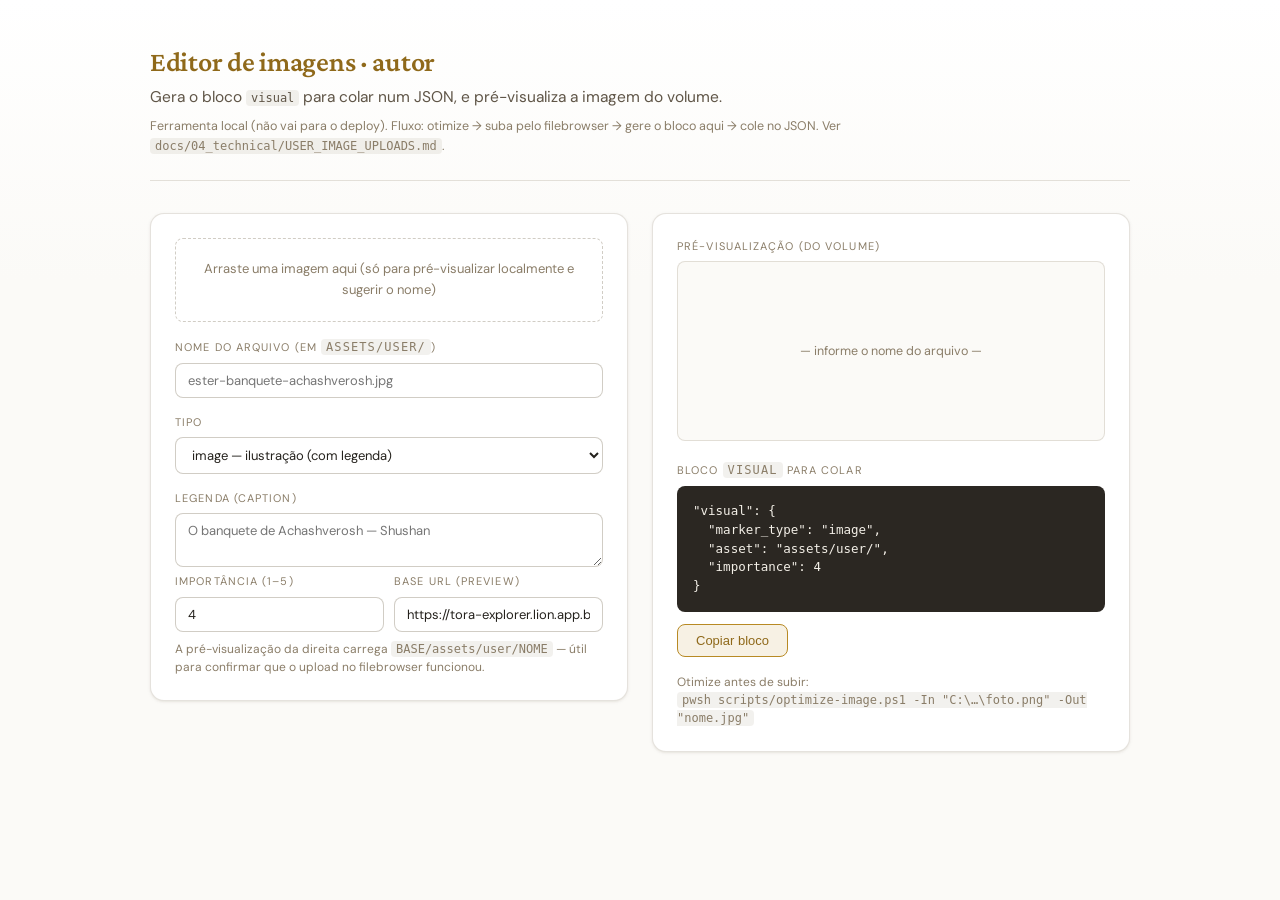
==== editor.html @ 4df76e5f "BH - feat: Implement user image upload functionality with CapRover integration; add editor for image" ====
<!DOCTYPE html>
<html lang="pt-BR">
<head>
<meta charset="UTF-8">
<meta name="viewport" content="width=device-width, initial-scale=1.0">
<title>Torá Explorer — Editor de imagens (autor)</title>
<link href="https://fonts.googleapis.com/css2?family=Crimson+Pro:wght@400;600&family=DM+Sans:wght@300;400;500&display=swap" rel="stylesheet">
<style>
  :root{
    --bg:#fbfaf7; --surface:#fff; --gold:#b88a24; --gold2:#8f691a;
    --text:#24211c; --text2:#5f5547; --text3:#8a7d68;
    --border:rgba(92,76,47,0.16); --border2:rgba(92,76,47,0.28);
    --green2:#2f754f; --red:#c0492f; --r:8px;
  }
  *{box-sizing:border-box;margin:0;padding:0}
  body{background:linear-gradient(180deg,#fff 0%,var(--bg) 280px);color:var(--text);
    font-family:'DM Sans',sans-serif;font-size:14px;line-height:1.6;min-height:100vh;padding:2.5rem 2rem}
  .wrap{max-width:980px;margin:0 auto}
  h1{font-family:'Crimson Pro',serif;font-size:28px;color:var(--gold2);font-weight:600;letter-spacing:-.01em}
  .sub{color:var(--text2);font-size:15.5px;margin-bottom:.4rem}
  .note{color:var(--text3);font-size:12.5px;border-bottom:1px solid var(--border);padding-bottom:1.5rem;margin-bottom:2rem}
  .grid{display:grid;grid-template-columns:1fr 1fr;gap:1.5rem;align-items:start}
  @media(max-width:760px){.grid{grid-template-columns:1fr}}
  .card{background:var(--surface);border:1px solid var(--border);border-radius:14px;padding:1.5rem;
    box-shadow:0 1px 2px rgba(60,48,24,.06),0 1px 4px rgba(60,48,24,.05)}
  label{display:block;font-size:11px;letter-spacing:.1em;text-transform:uppercase;color:var(--text3);margin:1rem 0 .35rem}
  label:first-child{margin-top:0}
  input,select,textarea{width:100%;background:var(--surface);color:var(--text);border:1px solid var(--border2);
    border-radius:var(--r);padding:8px 12px;font-size:13px;font-family:inherit}
  textarea{resize:vertical;min-height:54px}
  .row{display:flex;gap:10px}.row>*{flex:1}
  .drop{border:1.5px dashed var(--border2);border-radius:var(--r);padding:1.25rem;text-align:center;
    color:var(--text3);font-size:13px;cursor:pointer;transition:all .15s;margin-bottom:.5rem}
  .drop:hover,.drop.over{border-color:var(--gold);color:var(--gold2);background:rgba(184,138,36,.05)}
  .preview{border:1px solid var(--border);border-radius:var(--r);overflow:hidden;background:var(--bg);
    min-height:180px;display:flex;align-items:center;justify-content:center;color:var(--text3);font-size:12.5px;text-align:center;padding:1rem}
  .preview img{max-width:100%;max-height:340px;display:block}
  figure{margin-top:1rem}
  figcaption{font-size:12.5px;color:var(--text2);margin-top:.4rem;font-style:italic}
  pre{background:#2b2722;color:#f3efe7;border-radius:var(--r);padding:1rem;font-size:12.5px;
    overflow:auto;line-height:1.5;font-family:ui-monospace,Menlo,Consolas,monospace}
  .btn{margin-top:.75rem;padding:8px 18px;background:rgba(184,138,36,.12);border:1px solid var(--gold);
    border-radius:var(--r);color:var(--gold2);font-size:13px;cursor:pointer;transition:all .15s}
  .btn:hover{background:rgba(184,138,36,.2)}
  .ok{color:var(--green2)}.err{color:var(--red)}
  .hint{font-size:12px;color:var(--text3);margin-top:.5rem;line-height:1.5}
  code{background:rgba(92,76,47,.08);padding:1px 5px;border-radius:4px;font-size:12px}
</style>
</head>
<body>
<div class="wrap">
  <h1>Editor de imagens · autor</h1>
  <div class="sub">Gera o bloco <code>visual</code> para colar num JSON, e pré-visualiza a imagem do volume.</div>
  <div class="note">Ferramenta local (não vai para o deploy). Fluxo: otimize → suba pelo filebrowser → gere o bloco aqui → cole no JSON.
    Ver <code>docs/04_technical/USER_IMAGE_UPLOADS.md</code>.</div>

  <div class="grid">
    <!-- FORM -->
    <div class="card">
      <div class="drop" id="drop">Arraste uma imagem aqui (só para pré-visualizar localmente e sugerir o nome)</div>
      <div class="hint" id="localHint"></div>

      <label>Nome do arquivo (em <code>assets/user/</code>)</label>
      <input id="file" placeholder="ester-banquete-achashverosh.jpg" autocomplete="off">

      <label>Tipo</label>
      <select id="mtype">
        <option value="image">image — ilustração (com legenda)</option>
        <option value="icon">icon — ícone (mask colorido pelo tema)</option>
      </select>

      <label>Legenda (caption)</label>
      <textarea id="caption" placeholder="O banquete de Achashverosh — Shushan"></textarea>

      <div class="row">
        <div>
          <label>Importância (1–5)</label>
          <input id="importance" type="number" min="1" max="5" value="4">
        </div>
        <div>
          <label>Base URL (preview)</label>
          <input id="base" placeholder="https://tora-explorer.lion.app.br">
        </div>
      </div>
      <div class="hint">A pré-visualização da direita carrega <code>BASE/assets/user/NOME</code> — útil para confirmar que o upload no filebrowser funcionou.</div>
    </div>

    <!-- PREVIEW + OUTPUT -->
    <div class="card">
      <label>Pré-visualização (do volume)</label>
      <div class="preview" id="preview">— informe o nome do arquivo —</div>

      <label style="margin-top:1.25rem">Bloco <code>visual</code> para colar</label>
      <pre id="out">{ }</pre>
      <button class="btn" id="copy">Copiar bloco</button>
      <span id="copied" class="hint"></span>

      <div class="hint" style="margin-top:1rem">
        Otimize antes de subir:<br>
        <code>pwsh scripts/optimize-image.ps1 -In "C:\…\foto.png" -Out "nome.jpg"</code>
      </div>
    </div>
  </div>
</div>

<script>
const $ = id => document.getElementById(id);
const els = ['file','mtype','caption','importance','base'].map($);
const baseEl = $('base');
baseEl.value = localStorage.getItem('editor-base') || 'https://tora-explorer.lion.app.br';

function slugify(s){
  return s.normalize('NFD').replace(/[̀-ͯ]/g,'')
    .toLowerCase().replace(/\.[^.]+$/,'')
    .replace(/[^a-z0-9]+/g,'-').replace(/^-+|-+$/g,'');
}

function render(){
  const file = $('file').value.trim();
  const mtype = $('mtype').value;
  const caption = $('caption').value.trim();
  const imp = parseInt($('importance').value) || 4;
  const base = baseEl.value.trim().replace(/\/$/,'');
  localStorage.setItem('editor-base', base);

  // JSON block
  const obj = { marker_type: mtype, asset: file ? `assets/user/${file}` : 'assets/user/' };
  if (caption) obj.caption = caption;
  obj.importance = Math.min(5, Math.max(1, imp));
  const lines = ['"visual": {'];
  const entries = Object.entries(obj);
  entries.forEach(([k,v],i)=>{
    const val = typeof v === 'number' ? v : `"${String(v).replace(/"/g,'\\"')}"`;
    lines.push(`  "${k}": ${val}${i<entries.length-1?',':''}`);
  });
  lines.push('}');
  $('out').textContent = lines.join('\n');

  // preview from volume
  const pv = $('preview');
  if (!file) { pv.innerHTML = '— informe o nome do arquivo —'; return; }
  const url = `${base}/assets/user/${encodeURIComponent(file)}`;
  pv.innerHTML = '';
  const img = new Image();
  img.onload = ()=>{ pv.innerHTML=''; const f=document.createElement('figure');
    f.appendChild(img); if(caption){const c=document.createElement('figcaption');c.textContent=caption;f.appendChild(c);} pv.appendChild(f); };
  img.onerror = ()=>{ pv.innerHTML = `<span class="err">não encontrada em<br>${url}<br><br>(suba pelo filebrowser primeiro)</span>`; };
  img.src = url;
}

els.forEach(e=>{ e.addEventListener('input',render); e.addEventListener('change',render); });

// drag/drop — preview LOCAL apenas + sugere nome (não faz upload)
const drop = $('drop');
['dragover','dragenter'].forEach(ev=>drop.addEventListener(ev,e=>{e.preventDefault();drop.classList.add('over');}));
['dragleave','drop'].forEach(ev=>drop.addEventListener(ev,e=>{e.preventDefault();drop.classList.remove('over');}));
drop.addEventListener('click',()=>{ const i=document.createElement('input');i.type='file';i.accept='image/*';
  i.onchange=()=>i.files[0]&&handleLocal(i.files[0]); i.click(); });
drop.addEventListener('drop',e=>{ const f=e.dataTransfer.files[0]; if(f) handleLocal(f); });

function handleLocal(f){
  const suggested = slugify(f.name)+'.jpg';
  if(!$('file').value.trim()) $('file').value = suggested;
  const objUrl = URL.createObjectURL(f);
  const kb = Math.round(f.size/1024);
  $('localHint').innerHTML = `Local: <b>${f.name}</b> (${kb} KB) → nome sugerido <code>${suggested}</code>.
    ${kb>500?'<span class="err">⚠ otimize antes de subir</span>':'<span class="ok">tamanho ok</span>'}`;
  const pv=$('preview'); pv.innerHTML='';
  const img=new Image(); img.onload=()=>{const f2=document.createElement('figure');f2.appendChild(img);
    const c=document.createElement('figcaption');c.textContent='(pré-visualização local — ainda não enviada)';f2.appendChild(c);pv.appendChild(f2);};
  img.src=objUrl;
  render();
}

$('copy').addEventListener('click',()=>{
  navigator.clipboard.writeText($('out').textContent).then(()=>{
    $('copied').textContent='copiado ✓'; $('copied').className='hint ok';
    setTimeout(()=>$('copied').textContent='',1800);
  });
});

render();
</script>
</body>
</html>
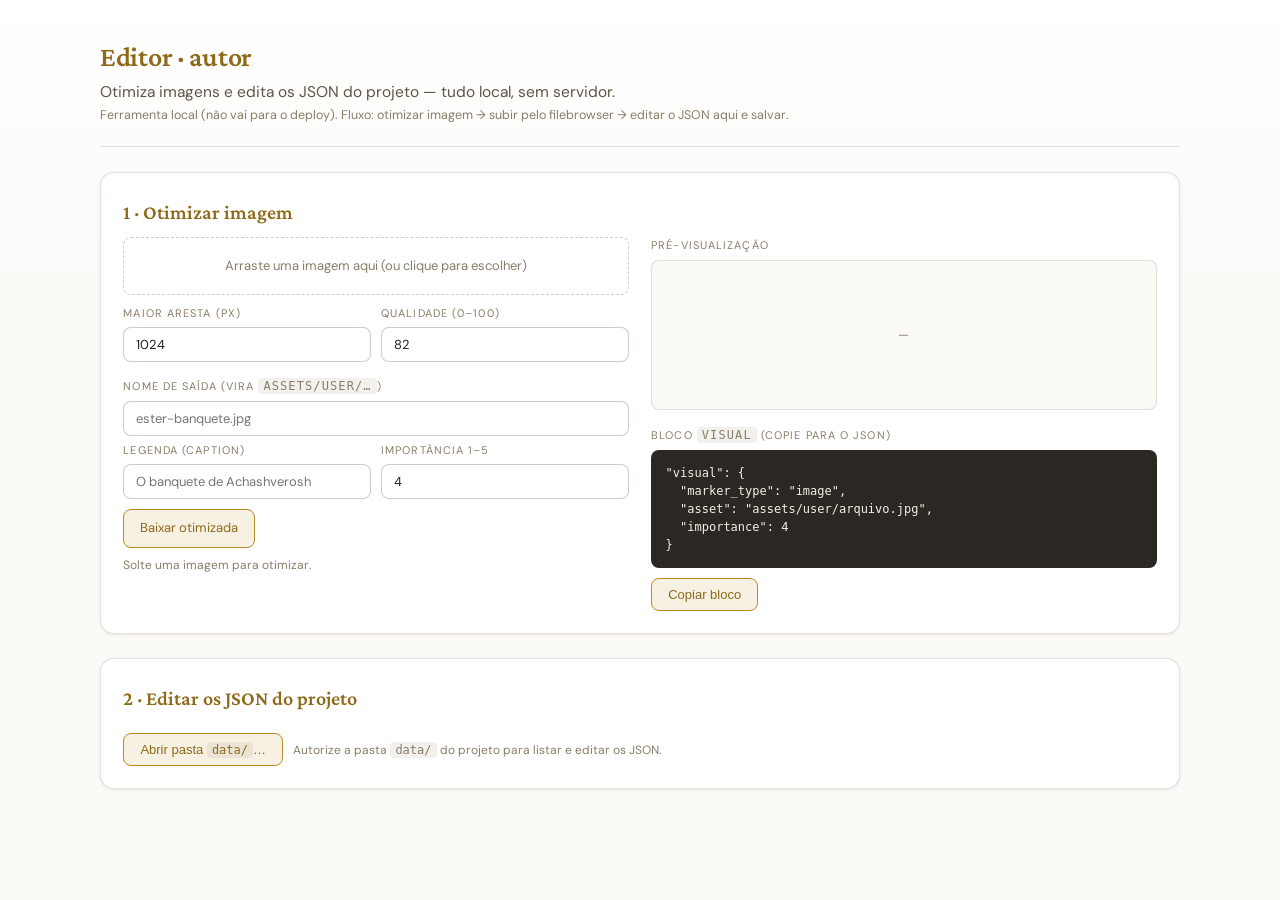
==== commit 79facef3: "BH - feat: Update image editor functionality with in-browser optimization and JSON editing capabilit" ====
--- a/editor.html
+++ b/editor.html
@@ -3,7 +3,7 @@
 <head>
 <meta charset="UTF-8">
 <meta name="viewport" content="width=device-width, initial-scale=1.0">
-<title>Torá Explorer — Editor de imagens (autor)</title>
+<title>Torá Explorer — Editor (autor)</title>
 <link href="https://fonts.googleapis.com/css2?family=Crimson+Pro:wght@400;600&family=DM+Sans:wght@300;400;500&display=swap" rel="stylesheet">
 <style>
   :root{
@@ -14,172 +14,259 @@
   }
   *{box-sizing:border-box;margin:0;padding:0}
   body{background:linear-gradient(180deg,#fff 0%,var(--bg) 280px);color:var(--text);
-    font-family:'DM Sans',sans-serif;font-size:14px;line-height:1.6;min-height:100vh;padding:2.5rem 2rem}
-  .wrap{max-width:980px;margin:0 auto}
+    font-family:'DM Sans',sans-serif;font-size:14px;line-height:1.6;min-height:100vh;padding:2.2rem 2rem}
+  .wrap{max-width:1080px;margin:0 auto}
   h1{font-family:'Crimson Pro',serif;font-size:28px;color:var(--gold2);font-weight:600;letter-spacing:-.01em}
-  .sub{color:var(--text2);font-size:15.5px;margin-bottom:.4rem}
-  .note{color:var(--text3);font-size:12.5px;border-bottom:1px solid var(--border);padding-bottom:1.5rem;margin-bottom:2rem}
-  .grid{display:grid;grid-template-columns:1fr 1fr;gap:1.5rem;align-items:start}
-  @media(max-width:760px){.grid{grid-template-columns:1fr}}
-  .card{background:var(--surface);border:1px solid var(--border);border-radius:14px;padding:1.5rem;
+  h2{font-family:'Crimson Pro',serif;font-size:20px;color:var(--gold2);font-weight:600;margin-bottom:.6rem}
+  .sub{color:var(--text2);font-size:15.5px}
+  .note{color:var(--text3);font-size:12.5px;border-bottom:1px solid var(--border);padding-bottom:1.3rem;margin-bottom:1.6rem}
+  .card{background:var(--surface);border:1px solid var(--border);border-radius:14px;padding:1.4rem;margin-bottom:1.5rem;
     box-shadow:0 1px 2px rgba(60,48,24,.06),0 1px 4px rgba(60,48,24,.05)}
-  label{display:block;font-size:11px;letter-spacing:.1em;text-transform:uppercase;color:var(--text3);margin:1rem 0 .35rem}
+  .grid{display:grid;grid-template-columns:1fr 1fr;gap:1.4rem;align-items:start}
+  @media(max-width:780px){.grid{grid-template-columns:1fr}}
+  label{display:block;font-size:11px;letter-spacing:.1em;text-transform:uppercase;color:var(--text3);margin:.9rem 0 .3rem}
   label:first-child{margin-top:0}
   input,select,textarea{width:100%;background:var(--surface);color:var(--text);border:1px solid var(--border2);
     border-radius:var(--r);padding:8px 12px;font-size:13px;font-family:inherit}
-  textarea{resize:vertical;min-height:54px}
+  textarea{resize:vertical;font-family:ui-monospace,Menlo,Consolas,monospace;font-size:12.5px;line-height:1.5}
   .row{display:flex;gap:10px}.row>*{flex:1}
-  .drop{border:1.5px dashed var(--border2);border-radius:var(--r);padding:1.25rem;text-align:center;
-    color:var(--text3);font-size:13px;cursor:pointer;transition:all .15s;margin-bottom:.5rem}
+  .drop{border:1.5px dashed var(--border2);border-radius:var(--r);padding:1.1rem;text-align:center;
+    color:var(--text3);font-size:13px;cursor:pointer;transition:all .15s;margin-bottom:.6rem}
   .drop:hover,.drop.over{border-color:var(--gold);color:var(--gold2);background:rgba(184,138,36,.05)}
   .preview{border:1px solid var(--border);border-radius:var(--r);overflow:hidden;background:var(--bg);
-    min-height:180px;display:flex;align-items:center;justify-content:center;color:var(--text3);font-size:12.5px;text-align:center;padding:1rem}
-  .preview img{max-width:100%;max-height:340px;display:block}
-  figure{margin-top:1rem}
-  figcaption{font-size:12.5px;color:var(--text2);margin-top:.4rem;font-style:italic}
-  pre{background:#2b2722;color:#f3efe7;border-radius:var(--r);padding:1rem;font-size:12.5px;
-    overflow:auto;line-height:1.5;font-family:ui-monospace,Menlo,Consolas,monospace}
-  .btn{margin-top:.75rem;padding:8px 18px;background:rgba(184,138,36,.12);border:1px solid var(--gold);
-    border-radius:var(--r);color:var(--gold2);font-size:13px;cursor:pointer;transition:all .15s}
+    min-height:150px;display:flex;align-items:center;justify-content:center;color:var(--text3);font-size:12.5px;text-align:center;padding:1rem}
+  .preview img{max-width:100%;max-height:300px;display:block}
+  pre{background:#2b2722;color:#f3efe7;border-radius:var(--r);padding:.9rem;font-size:12px;overflow:auto;line-height:1.5;
+    font-family:ui-monospace,Menlo,Consolas,monospace;white-space:pre-wrap;word-break:break-word}
+  .btn{margin-top:.6rem;margin-right:.4rem;padding:8px 16px;background:rgba(184,138,36,.12);border:1px solid var(--gold);
+    border-radius:var(--r);color:var(--gold2);font-size:13px;cursor:pointer;transition:all .15s;display:inline-block;text-decoration:none}
   .btn:hover{background:rgba(184,138,36,.2)}
+  .btn[disabled]{opacity:.4;cursor:not-allowed}
+  .btn.ghost{background:none}
   .ok{color:var(--green2)}.err{color:var(--red)}
   .hint{font-size:12px;color:var(--text3);margin-top:.5rem;line-height:1.5}
   code{background:rgba(92,76,47,.08);padding:1px 5px;border-radius:4px;font-size:12px}
+  .warn{background:rgba(192,73,47,.08);border:1px solid rgba(192,73,47,.25);border-radius:var(--r);
+    padding:.7rem .9rem;font-size:12.5px;color:#9a3b26;margin-bottom:1rem}
 </style>
 </head>
 <body>
 <div class="wrap">
-  <h1>Editor de imagens · autor</h1>
-  <div class="sub">Gera o bloco <code>visual</code> para colar num JSON, e pré-visualiza a imagem do volume.</div>
-  <div class="note">Ferramenta local (não vai para o deploy). Fluxo: otimize → suba pelo filebrowser → gere o bloco aqui → cole no JSON.
-    Ver <code>docs/04_technical/USER_IMAGE_UPLOADS.md</code>.</div>
-
-  <div class="grid">
-    <!-- FORM -->
-    <div class="card">
-      <div class="drop" id="drop">Arraste uma imagem aqui (só para pré-visualizar localmente e sugerir o nome)</div>
-      <div class="hint" id="localHint"></div>
-
-      <label>Nome do arquivo (em <code>assets/user/</code>)</label>
-      <input id="file" placeholder="ester-banquete-achashverosh.jpg" autocomplete="off">
-
-      <label>Tipo</label>
-      <select id="mtype">
-        <option value="image">image — ilustração (com legenda)</option>
-        <option value="icon">icon — ícone (mask colorido pelo tema)</option>
-      </select>
-
-      <label>Legenda (caption)</label>
-      <textarea id="caption" placeholder="O banquete de Achashverosh — Shushan"></textarea>
-
-      <div class="row">
-        <div>
-          <label>Importância (1–5)</label>
-          <input id="importance" type="number" min="1" max="5" value="4">
+  <h1>Editor · autor</h1>
+  <div class="sub">Otimiza imagens e edita os JSON do projeto — tudo local, sem servidor.</div>
+  <div class="note">Ferramenta local (não vai para o deploy). Fluxo: otimizar imagem → subir pelo filebrowser → editar o JSON aqui e salvar.</div>
+
+  <!-- ════════ 1. OTIMIZAR IMAGEM ════════ -->
+  <div class="card">
+    <h2>1 · Otimizar imagem</h2>
+    <div class="grid">
+      <div>
+        <div class="drop" id="drop">Arraste uma imagem aqui (ou clique para escolher)</div>
+        <div class="row">
+          <div><label>Maior aresta (px)</label><input id="maxedge" type="number" value="1024" min="256" max="4096"></div>
+          <div><label>Qualidade (0–100)</label><input id="quality" type="number" value="82" min="40" max="100"></div>
         </div>
-        <div>
-          <label>Base URL (preview)</label>
-          <input id="base" placeholder="https://tora-explorer.lion.app.br">
+        <label>Nome de saída (vira <code>assets/user/…</code>)</label>
+        <input id="outname" placeholder="ester-banquete.jpg" autocomplete="off">
+        <div class="row" style="margin-top:.4rem">
+          <div><label>Legenda (caption)</label><input id="caption" placeholder="O banquete de Achashverosh"></div>
+          <div><label>Importância 1–5</label><input id="importance" type="number" value="4" min="1" max="5"></div>
         </div>
+        <a class="btn" id="dl" download>Baixar otimizada</a>
+        <div class="hint" id="optinfo">Solte uma imagem para otimizar.</div>
       </div>
-      <div class="hint">A pré-visualização da direita carrega <code>BASE/assets/user/NOME</code> — útil para confirmar que o upload no filebrowser funcionou.</div>
-    </div>
-
-    <!-- PREVIEW + OUTPUT -->
-    <div class="card">
-      <label>Pré-visualização (do volume)</label>
-      <div class="preview" id="preview">— informe o nome do arquivo —</div>
-
-      <label style="margin-top:1.25rem">Bloco <code>visual</code> para colar</label>
-      <pre id="out">{ }</pre>
-      <button class="btn" id="copy">Copiar bloco</button>
-      <span id="copied" class="hint"></span>
-
-      <div class="hint" style="margin-top:1rem">
-        Otimize antes de subir:<br>
-        <code>pwsh scripts/optimize-image.ps1 -In "C:\…\foto.png" -Out "nome.jpg"</code>
+      <div>
+        <label>Pré-visualização</label>
+        <div class="preview" id="preview">—</div>
+        <label style="margin-top:1rem">Bloco <code>visual</code> (copie para o JSON)</label>
+        <pre id="vblock">{ }</pre>
+        <button class="btn" id="copyv">Copiar bloco</button>
+        <span class="hint" id="copied"></span>
       </div>
     </div>
   </div>
+
+  <!-- ════════ 2. EDITAR JSON ════════ -->
+  <div class="card">
+    <h2>2 · Editar os JSON do projeto</h2>
+    <div id="fsa-warn" class="warn" style="display:none"></div>
+    <button class="btn" id="opendir">Abrir pasta <code>data/</code>…</button>
+    <span class="hint" id="dirinfo">Autorize a pasta <code>data/</code> do projeto para listar e editar os JSON.</span>
+
+    <div id="editor-area" style="display:none;margin-top:1rem">
+      <label>Arquivo</label>
+      <select id="filelist"></select>
+
+      <label style="margin-top:.8rem">Anexar o bloco visual (da seção 1) a:</label>
+      <div class="row">
+        <select id="target"></select>
+        <button class="btn" id="attach" style="flex:0 0 auto;margin-top:0">Anexar ao alvo</button>
+      </div>
+
+      <label style="margin-top:.8rem">Conteúdo (edite e salve)</label>
+      <textarea id="json" rows="20" spellcheck="false"></textarea>
+      <button class="btn" id="validate">Validar JSON</button>
+      <button class="btn" id="save" disabled>Salvar no arquivo</button>
+      <span class="hint" id="jstatus"></span>
+    </div>
+  </div>
 </div>
 
 <script>
 const $ = id => document.getElementById(id);
-const els = ['file','mtype','caption','importance','base'].map($);
-const baseEl = $('base');
-baseEl.value = localStorage.getItem('editor-base') || 'https://tora-explorer.lion.app.br';
-
+
+/* ───────── slug ───────── */
 function slugify(s){
   return s.normalize('NFD').replace(/[̀-ͯ]/g,'')
     .toLowerCase().replace(/\.[^.]+$/,'')
     .replace(/[^a-z0-9]+/g,'-').replace(/^-+|-+$/g,'');
 }
 
-function render(){
-  const file = $('file').value.trim();
-  const mtype = $('mtype').value;
-  const caption = $('caption').value.trim();
-  const imp = parseInt($('importance').value) || 4;
-  const base = baseEl.value.trim().replace(/\/$/,'');
-  localStorage.setItem('editor-base', base);
-
-  // JSON block
-  const obj = { marker_type: mtype, asset: file ? `assets/user/${file}` : 'assets/user/' };
-  if (caption) obj.caption = caption;
-  obj.importance = Math.min(5, Math.max(1, imp));
-  const lines = ['"visual": {'];
-  const entries = Object.entries(obj);
-  entries.forEach(([k,v],i)=>{
-    const val = typeof v === 'number' ? v : `"${String(v).replace(/"/g,'\\"')}"`;
-    lines.push(`  "${k}": ${val}${i<entries.length-1?',':''}`);
-  });
-  lines.push('}');
-  $('out').textContent = lines.join('\n');
-
-  // preview from volume
-  const pv = $('preview');
-  if (!file) { pv.innerHTML = '— informe o nome do arquivo —'; return; }
-  const url = `${base}/assets/user/${encodeURIComponent(file)}`;
-  pv.innerHTML = '';
-  const img = new Image();
-  img.onload = ()=>{ pv.innerHTML=''; const f=document.createElement('figure');
-    f.appendChild(img); if(caption){const c=document.createElement('figcaption');c.textContent=caption;f.appendChild(c);} pv.appendChild(f); };
-  img.onerror = ()=>{ pv.innerHTML = `<span class="err">não encontrada em<br>${url}<br><br>(suba pelo filebrowser primeiro)</span>`; };
-  img.src = url;
-}
-
-els.forEach(e=>{ e.addEventListener('input',render); e.addEventListener('change',render); });
-
-// drag/drop — preview LOCAL apenas + sugere nome (não faz upload)
+/* ───────── 1. otimizador (canvas) ───────── */
+let optimizedBlob = null;
 const drop = $('drop');
 ['dragover','dragenter'].forEach(ev=>drop.addEventListener(ev,e=>{e.preventDefault();drop.classList.add('over');}));
 ['dragleave','drop'].forEach(ev=>drop.addEventListener(ev,e=>{e.preventDefault();drop.classList.remove('over');}));
-drop.addEventListener('click',()=>{ const i=document.createElement('input');i.type='file';i.accept='image/*';
-  i.onchange=()=>i.files[0]&&handleLocal(i.files[0]); i.click(); });
-drop.addEventListener('drop',e=>{ const f=e.dataTransfer.files[0]; if(f) handleLocal(f); });
-
-function handleLocal(f){
-  const suggested = slugify(f.name)+'.jpg';
-  if(!$('file').value.trim()) $('file').value = suggested;
-  const objUrl = URL.createObjectURL(f);
-  const kb = Math.round(f.size/1024);
-  $('localHint').innerHTML = `Local: <b>${f.name}</b> (${kb} KB) → nome sugerido <code>${suggested}</code>.
-    ${kb>500?'<span class="err">⚠ otimize antes de subir</span>':'<span class="ok">tamanho ok</span>'}`;
-  const pv=$('preview'); pv.innerHTML='';
-  const img=new Image(); img.onload=()=>{const f2=document.createElement('figure');f2.appendChild(img);
-    const c=document.createElement('figcaption');c.textContent='(pré-visualização local — ainda não enviada)';f2.appendChild(c);pv.appendChild(f2);};
-  img.src=objUrl;
-  render();
-}
-
-$('copy').addEventListener('click',()=>{
-  navigator.clipboard.writeText($('out').textContent).then(()=>{
-    $('copied').textContent='copiado ✓'; $('copied').className='hint ok';
-    setTimeout(()=>$('copied').textContent='',1800);
+drop.addEventListener('click',()=>{const i=document.createElement('input');i.type='file';i.accept='image/*';
+  i.onchange=()=>i.files[0]&&optimize(i.files[0]);i.click();});
+drop.addEventListener('drop',e=>{const f=e.dataTransfer.files[0];if(f)optimize(f);});
+['maxedge','quality','outname','caption','importance'].forEach(id=>$(id).addEventListener('input',()=>{ if(lastFile)optimize(lastFile); else renderBlock(); }));
+
+let lastFile=null;
+function optimize(file){
+  lastFile=file;
+  if(!$('outname').value.trim()) $('outname').value = slugify(file.name)+'.jpg';
+  const maxEdge=parseInt($('maxedge').value)||1024;
+  const q=Math.min(100,Math.max(40,parseInt($('quality').value)||82))/100;
+  const img=new Image();
+  img.onload=()=>{
+    const scale=Math.min(1,maxEdge/Math.max(img.width,img.height));
+    const w=Math.round(img.width*scale), h=Math.round(img.height*scale);
+    const c=document.createElement('canvas'); c.width=w; c.height=h;
+    const ctx=c.getContext('2d'); ctx.imageSmoothingEnabled=true; ctx.imageSmoothingQuality='high';
+    ctx.drawImage(img,0,0,w,h);
+    c.toBlob(blob=>{
+      optimizedBlob=blob;
+      const url=URL.createObjectURL(blob);
+      $('preview').innerHTML=''; const im=new Image(); im.src=url; $('preview').appendChild(im);
+      const dl=$('dl'); dl.href=url; dl.download=$('outname').value.trim()||'imagem.jpg';
+      const origKB=Math.round(file.size/1024), newKB=Math.round(blob.size/1024);
+      $('optinfo').innerHTML=`${file.name}: ${origKB} KB → <b>${newKB} KB</b> (${w}×${h}) `
+        + (newKB<500?'<span class="ok">✓ leve</span>':'<span class="err">ainda grande — reduza a aresta/qualidade</span>');
+      renderBlock();
+    },'image/jpeg',q);
+  };
+  img.src=URL.createObjectURL(file);
+}
+
+function getVisualObject(){
+  const name=$('outname').value.trim()||'arquivo.jpg';
+  const cap=$('caption').value.trim();
+  const imp=Math.min(5,Math.max(1,parseInt($('importance').value)||4));
+  const o={marker_type:'image',asset:`assets/user/${name}`};
+  if(cap)o.caption=cap; o.importance=imp; return o;
+}
+function renderBlock(){
+  const ents=Object.entries(getVisualObject());
+  const lines=['"visual": {'];
+  ents.forEach(([k,v],i)=>{const val=typeof v==='number'?v:`"${String(v).replace(/"/g,'\\"')}"`;
+    lines.push(`  "${k}": ${val}${i<ents.length-1?',':''}`);});
+  lines.push('}');
+  $('vblock').textContent=lines.join('\n');
+}
+$('copyv').addEventListener('click',()=>navigator.clipboard.writeText($('vblock').textContent)
+  .then(()=>{$('copied').textContent='copiado ✓';$('copied').className='hint ok';setTimeout(()=>$('copied').textContent='',1600);}));
+renderBlock();
+
+/* ───────── 2. editor de JSON (File System Access API) ───────── */
+const handles = new Map(); // path -> FileSystemFileHandle
+let currentHandle = null;
+
+if(!('showDirectoryPicker' in window)){
+  $('fsa-warn').style.display='block';
+  $('fsa-warn').innerHTML='Seu navegador não suporta a edição direta de arquivos (File System Access API). '
+    +'Use <b>Chrome ou Edge</b>. Se estiver abrindo via <code>file://</code> e não funcionar, sirva a pasta localmente '
+    +'(<code>python -m http.server</code>) e abra <code>http://localhost:8000/editor.html</code>.';
+  $('opendir').disabled=true;
+}
+
+$('opendir').addEventListener('click', async ()=>{
+  try{
+    const dir = await window.showDirectoryPicker({mode:'readwrite'});
+    handles.clear();
+    await walk(dir,'');
+    const sel=$('filelist'); sel.innerHTML='';
+    [...handles.keys()].sort().forEach(p=>{const o=document.createElement('option');o.value=p;o.textContent=p;sel.appendChild(o);});
+    $('editor-area').style.display='block';
+    $('dirinfo').innerHTML=`<span class="ok">${handles.size} arquivos .json</span> carregados.`;
+    if(handles.size) loadFile(sel.value);
+  }catch(e){ $('dirinfo').innerHTML=`<span class="err">${e.message}</span>`; }
+});
+
+async function walk(dirHandle, prefix){
+  for await (const [name, h] of dirHandle.entries()){
+    if(h.kind==='directory') await walk(h, prefix+name+'/');
+    else if(name.endsWith('.json')) handles.set(prefix+name, h);
+  }
+}
+
+$('filelist').addEventListener('change', e=>loadFile(e.target.value));
+
+async function loadFile(path){
+  currentHandle = handles.get(path);
+  const file = await currentHandle.getFile();
+  const text = await file.text();
+  try{ const o=JSON.parse(text); $('json').value=JSON.stringify(o,null,2); populateTargets(o);
+       $('jstatus').innerHTML='<span class="ok">JSON válido</span>'; $('save').disabled=false; }
+  catch(err){ $('json').value=text; $('target').innerHTML=''; $('jstatus').innerHTML=`<span class="err">JSON inválido: ${err.message}</span>`; $('save').disabled=true; }
+}
+
+function populateTargets(obj){
+  const sel=$('target'); sel.innerHTML='';
+  const u=document.createElement('option'); u.value='unit'; u.textContent='Unidade (visual no topo / banner)'; sel.appendChild(u);
+  (obj.facts||[]).forEach((f,i)=>{
+    const o=document.createElement('option'); o.value='fact:'+i;
+    o.textContent=`${f.id||('#'+i)} · ${f.topic||(f.text||'').slice(0,45)}`;
+    sel.appendChild(o);
   });
-});
-
-render();
+}
+
+$('validate').addEventListener('click', ()=>{
+  try{ const o=JSON.parse($('json').value); $('json').value=JSON.stringify(o,null,2);
+    $('jstatus').innerHTML='<span class="ok">JSON válido ✓</span>'; $('save').disabled=false; }
+  catch(err){ $('jstatus').innerHTML=`<span class="err">${err.message}</span>`; $('save').disabled=true; }
+});
+
+$('attach').addEventListener('click', ()=>{
+  let obj;
+  try{ obj=JSON.parse($('json').value); }
+  catch(err){ $('jstatus').innerHTML=`<span class="err">não dá para anexar — JSON inválido: ${err.message}</span>`; return; }
+  const v=getVisualObject();
+  const t=$('target').value;
+  let where='';
+  if(t==='unit'){ obj.visual=v; where='no topo da unidade'; }
+  else if(t.startsWith('fact:')){
+    const i=+t.split(':')[1];
+    if(obj.facts && obj.facts[i]){ const had=!!obj.facts[i].visual; obj.facts[i].visual=v; where=`no fato ${obj.facts[i].id||('#'+i)}${had?' (substituído)':''}`; }
+  }
+  $('json').value=JSON.stringify(obj,null,2);
+  $('jstatus').innerHTML=`<span class="ok">bloco visual inserido ${where} — confira e clique em Salvar</span>`;
+  $('save').disabled=false;
+});
+
+$('save').addEventListener('click', async ()=>{
+  if(!currentHandle) return;
+  let text=$('json').value;
+  try{ JSON.parse(text); }catch(err){ $('jstatus').innerHTML=`<span class="err">não salvo — ${err.message}</span>`; return; }
+  try{
+    if(currentHandle.queryPermission){
+      const p=await currentHandle.queryPermission({mode:'readwrite'});
+      if(p!=='granted') await currentHandle.requestPermission({mode:'readwrite'});
+    }
+    const w=await currentHandle.createWritable(); await w.write(text); await w.close();
+    $('jstatus').innerHTML='<span class="ok">salvo ✓</span>';
+  }catch(err){ $('jstatus').innerHTML=`<span class="err">erro ao salvar: ${err.message}</span>`; }
+});
 </script>
 </body>
 </html>
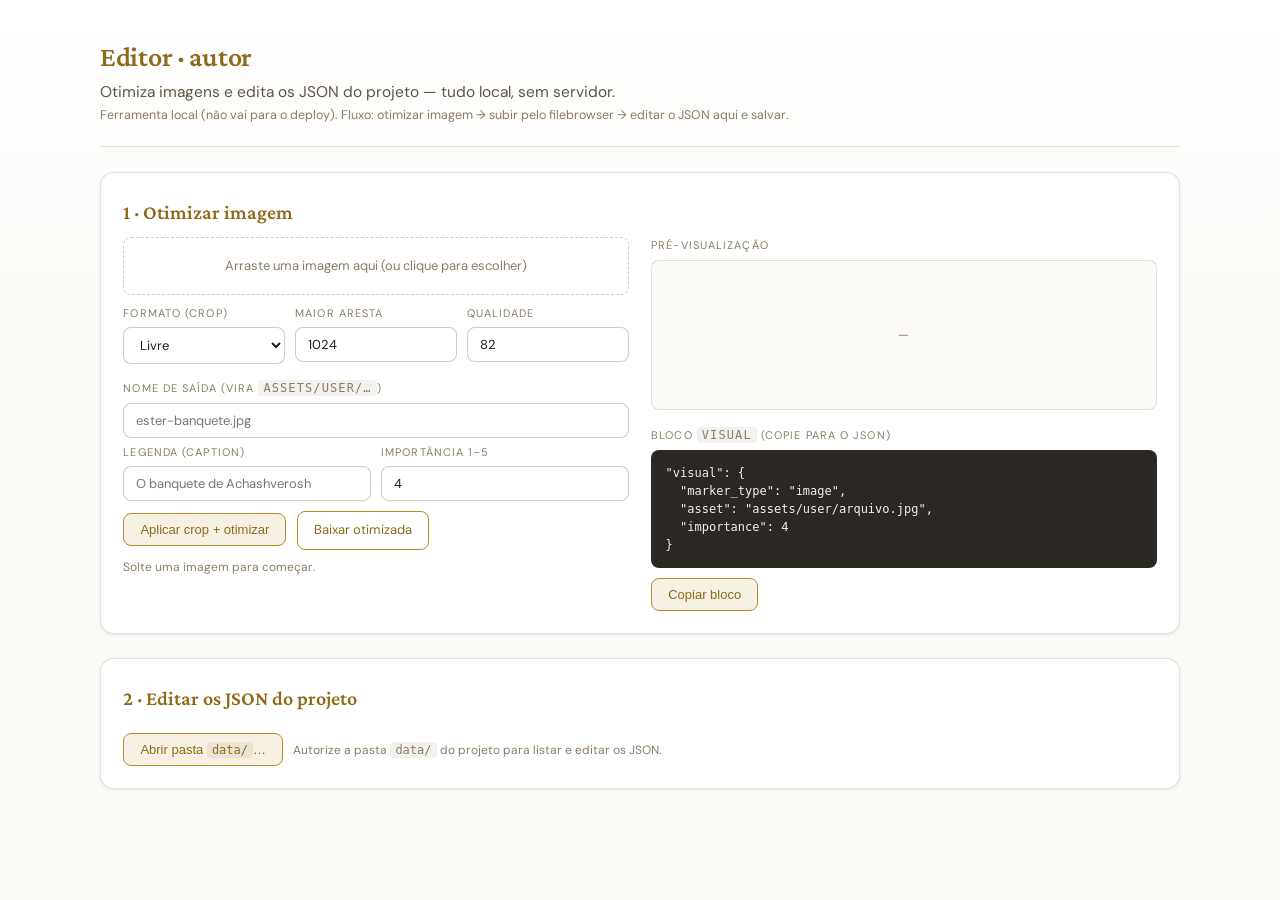
==== commit d9701358: "BH - feat: Enhance image editor with interactive cropping and optimization features" ====
--- a/editor.html
+++ b/editor.html
@@ -48,6 +48,11 @@
   code{background:rgba(92,76,47,.08);padding:1px 5px;border-radius:4px;font-size:12px}
   .warn{background:rgba(192,73,47,.08);border:1px solid rgba(192,73,47,.25);border-radius:var(--r);
     padding:.7rem .9rem;font-size:12.5px;color:#9a3b26;margin-bottom:1rem}
+  #cropwrap{display:none;position:relative;margin:.6rem 0;user-select:none;touch-action:none;line-height:0;max-width:460px}
+  #cropimg{display:block;max-width:100%;border-radius:6px}
+  #cropbox{position:absolute;border:2px solid #fff;box-shadow:0 0 0 9999px rgba(0,0,0,.45);cursor:move;box-sizing:border-box}
+  #crophandle{position:absolute;right:-8px;bottom:-8px;width:15px;height:15px;background:var(--gold);
+    border:2px solid #fff;border-radius:3px;cursor:nwse-resize}
 </style>
 </head>
 <body>
@@ -62,9 +67,21 @@
     <div class="grid">
       <div>
         <div class="drop" id="drop">Arraste uma imagem aqui (ou clique para escolher)</div>
+        <div id="cropwrap"><img id="cropimg" alt=""><div id="cropbox"><div id="crophandle"></div></div></div>
         <div class="row">
-          <div><label>Maior aresta (px)</label><input id="maxedge" type="number" value="1024" min="256" max="4096"></div>
-          <div><label>Qualidade (0–100)</label><input id="quality" type="number" value="82" min="40" max="100"></div>
+          <div><label>Formato (crop)</label>
+            <select id="aspect">
+              <option value="">Livre</option>
+              <option value="1.5">Paisagem 3:2</option>
+              <option value="1.7778">Paisagem 16:9</option>
+              <option value="1.3333">Paisagem 4:3</option>
+              <option value="1">Quadrado 1:1</option>
+              <option value="0.6667">Retrato 2:3</option>
+              <option value="0.75">Retrato 3:4</option>
+            </select>
+          </div>
+          <div><label>Maior aresta</label><input id="maxedge" type="number" value="1024" min="256" max="4096"></div>
+          <div><label>Qualidade</label><input id="quality" type="number" value="82" min="40" max="100"></div>
         </div>
         <label>Nome de saída (vira <code>assets/user/…</code>)</label>
         <input id="outname" placeholder="ester-banquete.jpg" autocomplete="off">
@@ -72,8 +89,9 @@
           <div><label>Legenda (caption)</label><input id="caption" placeholder="O banquete de Achashverosh"></div>
           <div><label>Importância 1–5</label><input id="importance" type="number" value="4" min="1" max="5"></div>
         </div>
-        <a class="btn" id="dl" download>Baixar otimizada</a>
-        <div class="hint" id="optinfo">Solte uma imagem para otimizar.</div>
+        <button class="btn" id="apply">Aplicar crop + otimizar</button>
+        <a class="btn ghost" id="dl" download>Baixar otimizada</a>
+        <div class="hint" id="optinfo">Solte uma imagem para começar.</div>
       </div>
       <div>
         <label>Pré-visualização</label>
@@ -122,41 +140,92 @@
     .replace(/[^a-z0-9]+/g,'-').replace(/^-+|-+$/g,'');
 }
 
-/* ───────── 1. otimizador (canvas) ───────── */
-let optimizedBlob = null;
-const drop = $('drop');
+/* ───────── 1. otimizador + crop (canvas) ───────── */
+let optimizedBlob=null, lastFile=null, cropState=null, drag=null;
+const drop=$('drop');
 ['dragover','dragenter'].forEach(ev=>drop.addEventListener(ev,e=>{e.preventDefault();drop.classList.add('over');}));
 ['dragleave','drop'].forEach(ev=>drop.addEventListener(ev,e=>{e.preventDefault();drop.classList.remove('over');}));
 drop.addEventListener('click',()=>{const i=document.createElement('input');i.type='file';i.accept='image/*';
-  i.onchange=()=>i.files[0]&&optimize(i.files[0]);i.click();});
-drop.addEventListener('drop',e=>{const f=e.dataTransfer.files[0];if(f)optimize(f);});
-['maxedge','quality','outname','caption','importance'].forEach(id=>$(id).addEventListener('input',()=>{ if(lastFile)optimize(lastFile); else renderBlock(); }));
-
-let lastFile=null;
-function optimize(file){
-  lastFile=file;
-  if(!$('outname').value.trim()) $('outname').value = slugify(file.name)+'.jpg';
+  i.onchange=()=>i.files[0]&&setupCrop(i.files[0]);i.click();});
+drop.addEventListener('drop',e=>{const f=e.dataTransfer.files[0];if(f)setupCrop(f);});
+
+$('aspect').addEventListener('change',resetBox);
+['maxedge','quality'].forEach(id=>$(id).addEventListener('input',()=>{ if(optimizedBlob) cropAndOptimize(); }));
+['outname','caption','importance'].forEach(id=>$(id).addEventListener('input',()=>{ renderBlock();
+  if(id==='outname') $('dl').download=$('outname').value.trim()||'imagem.jpg'; }));
+$('apply').addEventListener('click',cropAndOptimize);
+
+function setupCrop(file){
+  lastFile=file; optimizedBlob=null;
+  if(!$('outname').value.trim()) $('outname').value=slugify(file.name)+'.jpg';
+  const img=new Image();
+  img.onload=()=>{
+    $('cropimg').src=img.src; $('cropwrap').style.display='block';
+    requestAnimationFrame(()=>{
+      cropState={img, dispW:$('cropimg').clientWidth, dispH:$('cropimg').clientHeight,
+                 natW:img.naturalWidth, natH:img.naturalHeight};
+      resetBox();
+      $('optinfo').innerHTML='Ajuste o quadro e clique em <b>Aplicar crop + otimizar</b>.';
+    });
+  };
+  img.src=URL.createObjectURL(file);
+}
+
+function resetBox(){
+  if(!cropState)return;
+  const {dispW,dispH}=cropState;
+  const a=parseFloat($('aspect').value)||(dispW/dispH);
+  let w=dispW, h=w/a; if(h>dispH){ h=dispH; w=h*a; }
+  cropState.box={x:(dispW-w)/2, y:(dispH-h)/2, w, h};
+  drawBox();
+}
+function drawBox(){
+  const b=cropState.box, el=$('cropbox');
+  el.style.left=b.x+'px'; el.style.top=b.y+'px'; el.style.width=b.w+'px'; el.style.height=b.h+'px';
+}
+
+$('cropbox').addEventListener('pointerdown',e=>{
+  if(!cropState)return;
+  drag={mode:e.target===$('crophandle')?'resize':'move', sx:e.clientX, sy:e.clientY, box:{...cropState.box}};
+  e.target.setPointerCapture(e.pointerId); e.preventDefault();
+});
+window.addEventListener('pointermove',e=>{
+  if(!drag||!cropState)return;
+  const {dispW,dispH}=cropState, dx=e.clientX-drag.sx, dy=e.clientY-drag.sy, a=parseFloat($('aspect').value)||0;
+  let b={...drag.box};
+  if(drag.mode==='move'){
+    b.x=Math.max(0,Math.min(dispW-b.w, drag.box.x+dx));
+    b.y=Math.max(0,Math.min(dispH-b.h, drag.box.y+dy));
+  }else{
+    let w=Math.max(40, drag.box.w+dx), h=a?w/a:Math.max(40,drag.box.h+dy);
+    if(b.x+w>dispW){ w=dispW-b.x; if(a)h=w/a; }
+    if(b.y+h>dispH){ h=dispH-b.y; if(a)w=h*a; }
+    b.w=w; b.h=h;
+  }
+  cropState.box=b; drawBox();
+});
+window.addEventListener('pointerup',()=>{drag=null;});
+
+function cropAndOptimize(){
+  if(!cropState)return;
+  const {box,dispW,dispH,natW,natH,img}=cropState;
+  const sx=box.x/dispW*natW, sy=box.y/dispH*natH, sw=box.w/dispW*natW, sh=box.h/dispH*natH;
   const maxEdge=parseInt($('maxedge').value)||1024;
   const q=Math.min(100,Math.max(40,parseInt($('quality').value)||82))/100;
-  const img=new Image();
-  img.onload=()=>{
-    const scale=Math.min(1,maxEdge/Math.max(img.width,img.height));
-    const w=Math.round(img.width*scale), h=Math.round(img.height*scale);
-    const c=document.createElement('canvas'); c.width=w; c.height=h;
-    const ctx=c.getContext('2d'); ctx.imageSmoothingEnabled=true; ctx.imageSmoothingQuality='high';
-    ctx.drawImage(img,0,0,w,h);
-    c.toBlob(blob=>{
-      optimizedBlob=blob;
-      const url=URL.createObjectURL(blob);
-      $('preview').innerHTML=''; const im=new Image(); im.src=url; $('preview').appendChild(im);
-      const dl=$('dl'); dl.href=url; dl.download=$('outname').value.trim()||'imagem.jpg';
-      const origKB=Math.round(file.size/1024), newKB=Math.round(blob.size/1024);
-      $('optinfo').innerHTML=`${file.name}: ${origKB} KB → <b>${newKB} KB</b> (${w}×${h}) `
-        + (newKB<500?'<span class="ok">✓ leve</span>':'<span class="err">ainda grande — reduza a aresta/qualidade</span>');
-      renderBlock();
-    },'image/jpeg',q);
-  };
-  img.src=URL.createObjectURL(file);
+  const scale=Math.min(1, maxEdge/Math.max(sw,sh));
+  const w=Math.round(sw*scale), h=Math.round(sh*scale);
+  const c=document.createElement('canvas'); c.width=w; c.height=h;
+  const ctx=c.getContext('2d'); ctx.imageSmoothingEnabled=true; ctx.imageSmoothingQuality='high';
+  ctx.drawImage(img, sx,sy,sw,sh, 0,0,w,h);
+  c.toBlob(blob=>{
+    optimizedBlob=blob; const url=URL.createObjectURL(blob);
+    $('preview').innerHTML=''; const im=new Image(); im.src=url; $('preview').appendChild(im);
+    const d=$('dl'); d.href=url; d.download=$('outname').value.trim()||'imagem.jpg';
+    const newKB=Math.round(blob.size/1024), origKB=lastFile?Math.round(lastFile.size/1024):'?';
+    $('optinfo').innerHTML=`${origKB} KB → <b>${newKB} KB</b> (${w}×${h} · ${w>=h?'paisagem':'retrato'}) `
+      +(newKB<500?'<span class="ok">✓ leve</span>':'<span class="err">reduza aresta/qualidade</span>');
+    renderBlock();
+  },'image/jpeg',q);
 }
 
 function getVisualObject(){
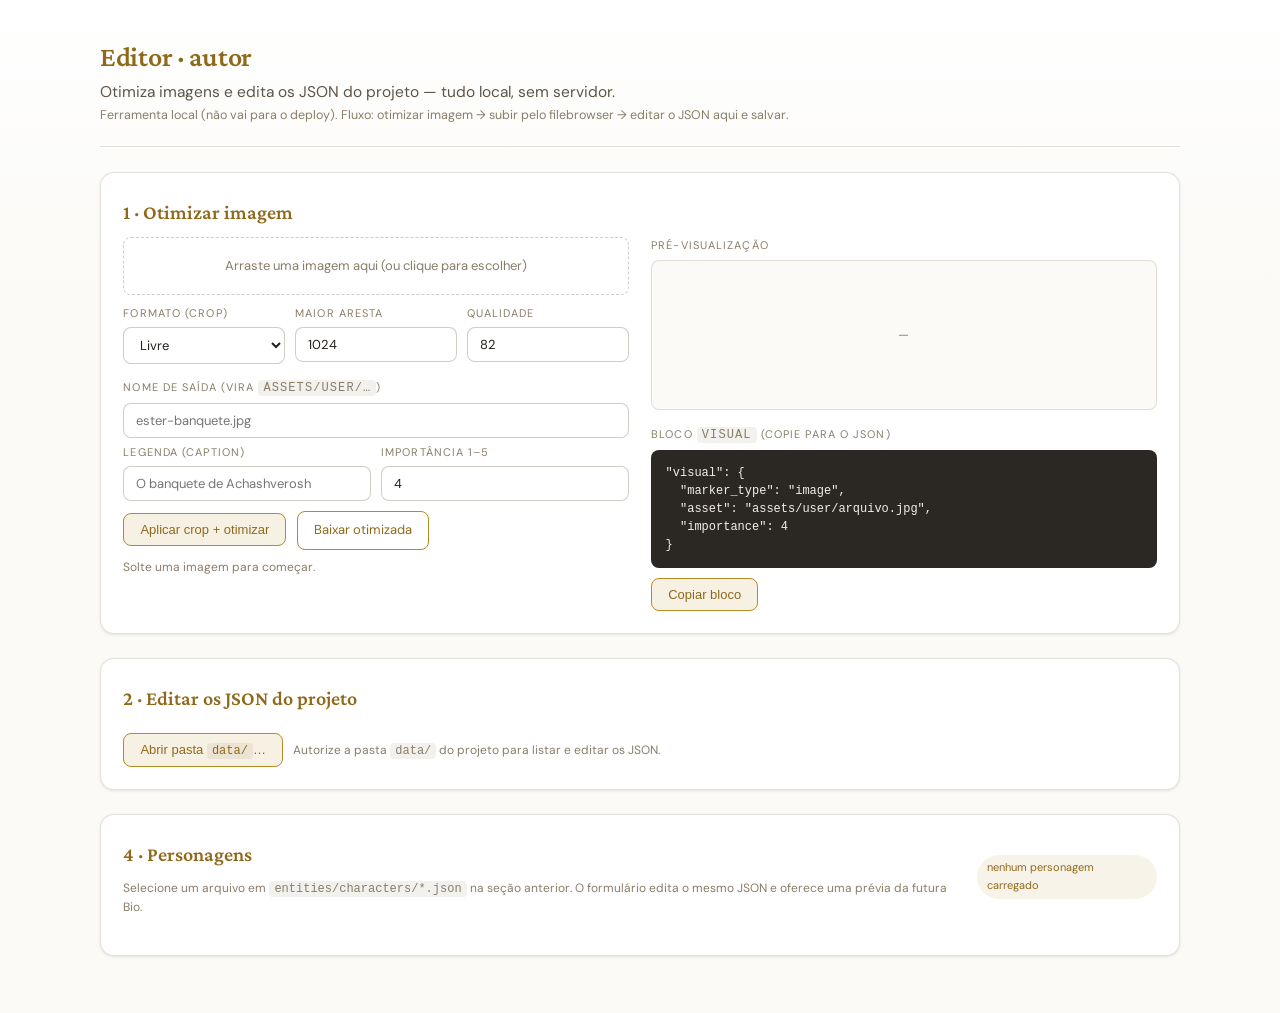
==== commit c2b6e610: "Add structured character authoring form" ====
--- a/editor.html
+++ b/editor.html
@@ -53,6 +53,39 @@
   #cropbox{position:absolute;border:2px solid #fff;box-shadow:0 0 0 9999px rgba(0,0,0,.45);cursor:move;box-sizing:border-box}
   #crophandle{position:absolute;right:-8px;bottom:-8px;width:15px;height:15px;background:var(--gold);
     border:2px solid #fff;border-radius:3px;cursor:nwse-resize}
+  .trfield{margin:.7rem 0 .2rem}
+  .trpt{font-size:12.5px;color:var(--text2);background:rgba(92,76,47,.05);border:1px solid var(--border);
+    border-radius:6px;padding:5px 9px;margin:.25rem 0 .45rem;line-height:1.45}
+  .trlang{display:block;font-size:10px;letter-spacing:.08em;color:var(--text3);margin:0 0 .15rem;text-transform:uppercase}
+  .trfield textarea{font-family:inherit;font-size:13px;line-height:1.5}
+
+  /* Character authoring */
+  .char-editor{display:none}
+  .char-editor.active{display:block}
+  .char-toolbar{display:flex;align-items:center;justify-content:space-between;gap:1rem;margin-bottom:1rem}
+  .char-status{font-size:11px;padding:.3rem .6rem;border-radius:999px;background:rgba(184,138,36,.1);color:var(--gold2)}
+  .char-tabs{display:flex;gap:.4rem;flex-wrap:wrap;margin:.3rem 0 1rem}
+  .char-tab{border:1px solid var(--border2);background:#fff;color:var(--text2);border-radius:999px;padding:.35rem .7rem;font-size:11px;cursor:pointer}
+  .char-tab.active{background:var(--gold2);border-color:var(--gold2);color:#fff}
+  .char-panel{display:none}.char-panel.active{display:block}
+  .char-form-grid{display:grid;grid-template-columns:repeat(2,minmax(0,1fr));gap:0 1rem}
+  .char-preview{border:1px solid var(--border);border-radius:14px;background:linear-gradient(145deg,#fffaf0,#fff);padding:1.2rem;min-height:360px}
+  .char-preview-head{display:flex;gap:.9rem;align-items:center;padding-bottom:1rem;border-bottom:1px solid var(--border)}
+  .char-avatar{width:64px;height:64px;border-radius:50%;display:grid;place-items:center;background:#f2dda4;border:3px solid #fff;box-shadow:0 3px 12px rgba(76,58,21,.16)}
+  .char-avatar img{width:30px;height:30px}
+  .char-preview h3{font:600 23px/1.1 'Crimson Pro',serif;color:var(--gold2)}
+  .char-he{font-size:16px;color:var(--text2);direction:rtl}
+  .char-meta{font-size:11px;color:var(--text3);margin-top:.2rem}
+  .char-bio{font-family:'Crimson Pro',serif;font-size:16px;color:var(--text2);line-height:1.55;margin:1rem 0}
+  .char-preview-section{margin-top:1rem}
+  .char-preview-section strong{display:block;font-size:10px;text-transform:uppercase;letter-spacing:.1em;color:var(--text3);margin-bottom:.35rem}
+  .char-chips{display:flex;gap:.35rem;flex-wrap:wrap}
+  .char-chip{padding:.28rem .5rem;border-radius:999px;background:rgba(92,76,47,.07);color:var(--text2);font-size:10px}
+  .char-list{display:grid;gap:.45rem;margin-top:.5rem}
+  .char-list-item{padding:.55rem .65rem;border:1px solid var(--border);border-radius:8px;font-size:11px;color:var(--text2)}
+  .char-actions{display:flex;align-items:center;gap:.5rem;flex-wrap:wrap;margin-top:1rem}
+  @media(max-width:780px){.char-form-grid{grid-template-columns:1fr}.char-toolbar{align-items:flex-start;flex-direction:column}}
+
 </style>
 </head>
 <body>
@@ -126,6 +159,117 @@
       <button class="btn" id="validate">Validar JSON</button>
       <button class="btn" id="save" disabled>Salvar no arquivo</button>
       <span class="hint" id="jstatus"></span>
+
+      <!-- ════════ 3. TRADUÇÕES ════════ -->
+      <h2 style="margin-top:1.6rem">3 · Traduções <span style="font-size:13px;color:var(--text3)">(ES · EN · עברית)</span></h2>
+      <div class="hint">O PT é a fonte de verdade (campos <code>text</code>, <code>topic</code>, <code>caption</code>, <code>summary.short</code>).
+        Escolha o alvo, clique em <b>Carregar alvo</b>, preencha e clique em <b>Aplicar</b> (depois <b>Salvar</b>).
+        Vazio = remove a tradução. O app usa a tradução quando existe, senão cai no PT.</div>
+      <div class="row" style="margin-top:.5rem">
+        <select id="trtarget"></select>
+        <button class="btn" id="trload" style="flex:0 0 auto;margin-top:0">Carregar alvo</button>
+      </div>
+      <div id="trfields"></div>
+      <button class="btn" id="trapply" disabled>Aplicar traduções ao JSON</button>
+      <span class="hint" id="trstatus"></span>
+    </div>
+  </div>
+
+  <!-- ════════ 4. PERSONAGENS ════════ -->
+  <div class="card">
+    <div class="char-toolbar">
+      <div>
+        <h2>4 · Personagens</h2>
+        <div class="hint">Selecione um arquivo em <code>entities/characters/*.json</code> na seção anterior. O formulário edita o mesmo JSON e oferece uma prévia da futura Bio.</div>
+      </div>
+      <span id="char-status" class="char-status">nenhum personagem carregado</span>
+    </div>
+
+    <div id="char-editor" class="char-editor">
+      <div class="grid">
+        <div>
+          <div class="char-tabs" role="tablist" aria-label="Seções do personagem">
+            <button class="char-tab active" data-char-panel="identity" type="button">Identidade</button>
+            <button class="char-tab" data-char-panel="chronology" type="button">Cronologia</button>
+            <button class="char-tab" data-char-panel="biography" type="button">Biografia</button>
+            <button class="char-tab" data-char-panel="relations" type="button">Relações e fontes</button>
+            <button class="char-tab" data-char-panel="visual" type="button">Visual</button>
+          </div>
+
+          <div class="char-panel active" data-char-content="identity">
+            <div class="char-form-grid">
+              <div><label>ID estável</label><input id="char-id" readonly></div>
+              <div><label>Status editorial</label><input id="char-review" readonly></div>
+              <div><label>Nome principal</label><input id="char-name"></div>
+              <div><label>Nome em português</label><input id="char-name-pt"></div>
+              <div><label>Nome em hebraico</label><input id="char-name-he" dir="rtl"></div>
+              <div><label>Transliteração</label><input id="char-transliteration"></div>
+              <div><label>Tribo</label><input id="char-tribe"></div>
+              <div><label>Classificação da tribo</label>
+                <select id="char-tribe-class">
+                  <option value="explicit">explicit</option>
+                  <option value="traditional">traditional</option>
+                  <option value="relationship-derived">relationship-derived</option>
+                  <option value="unknown">unknown</option>
+                </select>
+              </div>
+            </div>
+            <label>Funções — separadas por vírgula</label>
+            <input id="char-roles">
+          </div>
+
+          <div class="char-panel" data-char-content="chronology">
+            <div class="char-form-grid">
+              <div><label>Início do período ativo — AM</label><input id="char-am-start" type="number"></div>
+              <div><label>Fim do período ativo — AM</label><input id="char-am-end" type="number"></div>
+              <div><label>Precisão</label>
+                <select id="char-precision">
+                  <option value="traditional">traditional</option>
+                  <option value="approximate">approximate</option>
+                  <option value="fact-derived">fact-derived</option>
+                  <option value="unknown">unknown</option>
+                </select>
+              </div>
+              <div><label>Datas vitais</label><input id="char-vital" readonly></div>
+            </div>
+            <div class="hint">Campos vazios permanecem desconhecidos. O editor não cria datas automaticamente.</div>
+          </div>
+
+          <div class="char-panel" data-char-content="biography">
+            <label>Resumo biográfico</label>
+            <textarea id="char-bio-short" rows="5"></textarea>
+            <div id="char-sections" class="char-list"></div>
+          </div>
+
+          <div class="char-panel" data-char-content="relations">
+            <label>Relações familiares</label>
+            <div id="char-relations" class="char-list"></div>
+            <label>Fontes principais</label>
+            <div id="char-sources" class="char-list"></div>
+          </div>
+
+          <div class="char-panel" data-char-content="visual">
+            <div class="char-form-grid">
+              <div><label>SVG simbólico</label><input id="char-icon-asset"></div>
+              <div><label>Retrato editorial</label><input id="char-portrait-asset" placeholder="opcional"></div>
+              <div><label>Cor</label><input id="char-color" type="color" value="#c9a84c"></div>
+              <div><label>Função simbólica</label><input id="char-symbolic-role"></div>
+            </div>
+            <label>Texto alternativo</label><input id="char-alt">
+          </div>
+
+          <div class="char-actions">
+            <button class="btn" id="char-apply" type="button">Aplicar formulário ao JSON</button>
+            <button class="btn ghost" id="char-refresh" type="button">Recarregar do JSON</button>
+            <span id="char-message" class="hint"></span>
+          </div>
+        </div>
+
+        <div>
+          <label>Prévia da Bio</label>
+          <div id="char-preview" class="char-preview"></div>
+        </div>
+      </div>
     </div>
   </div>
 </div>
@@ -285,19 +429,23 @@
   currentHandle = handles.get(path);
   const file = await currentHandle.getFile();
   const text = await file.text();
-  try{ const o=JSON.parse(text); $('json').value=JSON.stringify(o,null,2); populateTargets(o);
+  try{ const o=JSON.parse(text); $('json').value=JSON.stringify(o,null,2); populateTargets(o); characterEditorLoad(o,path);
        $('jstatus').innerHTML='<span class="ok">JSON válido</span>'; $('save').disabled=false; }
-  catch(err){ $('json').value=text; $('target').innerHTML=''; $('jstatus').innerHTML=`<span class="err">JSON inválido: ${err.message}</span>`; $('save').disabled=true; }
+  catch(err){ $('json').value=text; $('target').innerHTML=''; $('trtarget').innerHTML=''; $('trfields').innerHTML=''; $('trapply').disabled=true; characterEditorClear(); $('jstatus').innerHTML=`<span class="err">JSON inválido: ${err.message}</span>`; $('save').disabled=true; }
 }
 
 function populateTargets(obj){
-  const sel=$('target'); sel.innerHTML='';
-  const u=document.createElement('option'); u.value='unit'; u.textContent='Unidade (visual no topo / banner)'; sel.appendChild(u);
+  const sel=$('target'), tr=$('trtarget'); sel.innerHTML=''; tr.innerHTML='';
+  const mkUnit=()=>{const u=document.createElement('option');u.value='unit';u.textContent='Unidade (visual no topo / banner)';return u;};
+  const mkTrUnit=()=>{const u=document.createElement('option');u.value='unit';u.textContent='Unidade (summary.short)';return u;};
+  sel.appendChild(mkUnit()); tr.appendChild(mkTrUnit());
   (obj.facts||[]).forEach((f,i)=>{
-    const o=document.createElement('option'); o.value='fact:'+i;
-    o.textContent=`${f.id||('#'+i)} · ${f.topic||(f.text||'').slice(0,45)}`;
-    sel.appendChild(o);
+    const label=`${f.id||('#'+i)} · ${f.topic||(f.text||'').slice(0,45)}`;
+    const o=document.createElement('option'); o.value='fact:'+i; o.textContent=label; sel.appendChild(o);
+    const o2=document.createElement('option'); o2.value='fact:'+i; o2.textContent=label; tr.appendChild(o2);
   });
+  // reset do painel de traduções até o autor clicar em "Carregar alvo"
+  $('trfields').innerHTML=''; $('trapply').disabled=true; $('trstatus').textContent='';
 }
 
 $('validate').addEventListener('click', ()=>{
@@ -336,6 +484,234 @@
     $('jstatus').innerHTML='<span class="ok">salvo ✓</span>';
   }catch(err){ $('jstatus').innerHTML=`<span class="err">erro ao salvar: ${err.message}</span>`; }
 });
+
+
+/* ───────── 4. editor estruturado de personagens ───────── */
+let currentCharacterPath='';
+
+document.querySelectorAll('.char-tab').forEach(function(button){
+  button.addEventListener('click',function(){
+    document.querySelectorAll('.char-tab').forEach(function(item){ item.classList.toggle('active',item===button); });
+    document.querySelectorAll('.char-panel').forEach(function(panel){
+      panel.classList.toggle('active',panel.dataset.charContent===button.dataset.charPanel);
+    });
+  });
+});
+
+function characterEditorClear(){
+  currentCharacterPath='';
+  $('char-editor').classList.remove('active');
+  $('char-status').textContent='nenhum personagem carregado';
+}
+
+function characterValue(id,value){
+  $(id).value=value==null?'':value;
+}
+
+function characterEditorLoad(obj,path){
+  if(!obj || obj.entity_type!=='person' || !obj.names){
+    characterEditorClear();
+    return;
+  }
+  currentCharacterPath=path||'';
+  $('char-editor').classList.add('active');
+  $('char-status').textContent=(obj.status||'draft')+' · '+(path||obj.id);
+  characterValue('char-id',obj.id);
+  characterValue('char-review',obj.editorial&&obj.editorial.review_status);
+  characterValue('char-name',obj.names.primary);
+  characterValue('char-name-pt',obj.names.pt);
+  characterValue('char-name-he',obj.names.he);
+  characterValue('char-transliteration',obj.names.transliteration);
+  characterValue('char-tribe',obj.identity&&obj.identity.tribe&&obj.identity.tribe.tribe_id);
+  characterValue('char-tribe-class',obj.identity&&obj.identity.tribe&&obj.identity.tribe.classification);
+  characterValue('char-roles',((obj.identity&&obj.identity.roles)||[]).map(function(role){return role.label||role.id;}).join(', '));
+  var active=obj.timeline&&obj.timeline.active_period||{};
+  characterValue('char-am-start',active.am_start);
+  characterValue('char-am-end',active.am_end);
+  characterValue('char-precision',active.precision||'unknown');
+  var birth=obj.timeline&&obj.timeline.birth&&obj.timeline.birth.am;
+  var death=obj.timeline&&obj.timeline.death&&obj.timeline.death.am;
+  characterValue('char-vital','Nascimento: '+(birth==null?'desconhecido':birth+' AM')+' · Falecimento: '+(death==null?'desconhecido':death+' AM'));
+  characterValue('char-bio-short',obj.biography&&obj.biography.short);
+  var visual=obj.visual||{};
+  characterValue('char-icon-asset',visual.icon_asset);
+  characterValue('char-portrait-asset',visual.portrait_asset);
+  characterValue('char-color',visual.color||'#c9a84c');
+  characterValue('char-symbolic-role',visual.symbolic_role);
+  characterValue('char-alt',visual.alt);
+  characterRenderCollections(obj);
+  characterRenderPreview(obj);
+  $('char-message').textContent='';
+}
+
+function characterRenderCollections(obj){
+  var sections=obj.biography&&obj.biography.sections||[];
+  $('char-sections').innerHTML=sections.map(function(section){
+    return '<div class="char-list-item"><b>'+escapeHtml(section.title||section.id)+'</b><br>'+
+      escapeHtml(String((section.fact_ids||[]).length))+' fatos · '+escapeHtml(String((section.source_refs||[]).length))+' referências</div>';
+  }).join('')||'<div class="hint">Nenhuma seção cadastrada.</div>';
+  $('char-relations').innerHTML=(obj.relationships||[]).map(function(relation){
+    return '<div class="char-list-item"><b>'+escapeHtml(relation.type)+'</b> · '+escapeHtml(relation.character_id)+
+      '<br>'+escapeHtml(relation.classification||'sem classificação')+' · '+escapeHtml((relation.evidence||[]).join(', '))+'</div>';
+  }).join('')||'<div class="hint">Nenhuma relação cadastrada.</div>';
+  $('char-sources').innerHTML=(obj.source_ranges||[]).map(function(source){
+    return '<div class="char-list-item"><b>'+escapeHtml(source.sefaria_ref)+'</b><br>'+
+      escapeHtml(source.relation||'fonte')+' · '+escapeHtml(source.classification||'sem classificação')+'</div>';
+  }).join('')||'<div class="hint">Nenhuma fonte cadastrada.</div>';
+}
+
+function characterFormDraft(base){
+  var obj=JSON.parse(JSON.stringify(base));
+  obj.names=obj.names||{};
+  obj.names.primary=$('char-name').value.trim();
+  obj.names.pt=$('char-name-pt').value.trim();
+  obj.names.he=$('char-name-he').value.trim();
+  obj.names.transliteration=$('char-transliteration').value.trim();
+  obj.identity=obj.identity||{};
+  obj.identity.tribe=obj.identity.tribe||{evidence:[],review_status:'pending'};
+  obj.identity.tribe.tribe_id=$('char-tribe').value.trim()||null;
+  obj.identity.tribe.classification=$('char-tribe-class').value;
+  var oldRoles=obj.identity.roles||[];
+  obj.identity.roles=$('char-roles').value.split(',').map(function(label,index){
+    label=label.trim();
+    if(!label)return null;
+    var old=oldRoles[index];
+    return {id:old&&old.id?old.id:slugify(label),label:label};
+  }).filter(Boolean);
+  obj.timeline=obj.timeline||{};
+  obj.timeline.active_period=obj.timeline.active_period||{};
+  var start=$('char-am-start').value,end=$('char-am-end').value;
+  obj.timeline.active_period.am_start=start===''?null:Number(start);
+  obj.timeline.active_period.am_end=end===''?null:Number(end);
+  obj.timeline.active_period.precision=$('char-precision').value;
+  obj.biography=obj.biography||{sections:[]};
+  obj.biography.short=$('char-bio-short').value.trim();
+  obj.visual=obj.visual||{};
+  obj.visual.icon_asset=$('char-icon-asset').value.trim()||null;
+  obj.visual.portrait_asset=$('char-portrait-asset').value.trim()||null;
+  obj.visual.color=$('char-color').value;
+  obj.visual.symbolic_role=$('char-symbolic-role').value.trim()||null;
+  obj.visual.alt=$('char-alt').value.trim();
+  return obj;
+}
+
+function characterRenderPreview(obj){
+  var visual=obj.visual||{},active=obj.timeline&&obj.timeline.active_period||{};
+  var roles=((obj.identity&&obj.identity.roles)||[]).map(function(role){return '<span class="char-chip">'+escapeHtml(role.label||role.id)+'</span>';}).join('');
+  var facts=(obj.canonical_fact_links||[]).map(function(link){return '<span class="char-chip">'+escapeHtml(link.fact_id)+'</span>';}).join('');
+  var relations=(obj.relationships||[]).map(function(relation){return '<span class="char-chip">'+escapeHtml(relation.type+' · '+relation.character_id)+'</span>';}).join('');
+  var icon=visual.icon_asset?'<img src="'+escapeHtml(visual.icon_asset)+'" alt="">':'◆';
+  $('char-preview').innerHTML='<div class="char-preview-head"><div class="char-avatar" style="background:'+escapeHtml(visual.color||'#f2dda4')+'55">'+icon+'</div>'+
+    '<div><h3>'+escapeHtml(obj.names&&obj.names.pt||obj.names&&obj.names.primary||obj.id)+'</h3>'+
+    '<div class="char-he">'+escapeHtml(obj.names&&obj.names.he||'')+'</div>'+
+    '<div class="char-meta">'+escapeHtml((active.am_start==null?'?':active.am_start)+'–'+(active.am_end==null?'?':active.am_end)+' AM · '+(active.precision||'unknown'))+'</div></div></div>'+
+    '<div class="char-bio">'+escapeHtml(obj.biography&&obj.biography.short||'Sem resumo biográfico.')+'</div>'+
+    '<div class="char-preview-section"><strong>Funções</strong><div class="char-chips">'+(roles||'<span class="char-chip">não informadas</span>')+'</div></div>'+
+    '<div class="char-preview-section"><strong>Tribo</strong><div class="char-chips"><span class="char-chip">'+escapeHtml(obj.identity&&obj.identity.tribe&&obj.identity.tribe.tribe_id||'não informada')+'</span></div></div>'+
+    '<div class="char-preview-section"><strong>Fatos vinculados</strong><div class="char-chips">'+facts+'</div></div>'+
+    '<div class="char-preview-section"><strong>Família</strong><div class="char-chips">'+relations+'</div></div>';
+}
+
+function characterRefreshFromJson(){
+  try{
+    var obj=JSON.parse($('json').value);
+    characterEditorLoad(obj,currentCharacterPath);
+  }catch(error){
+    $('char-message').innerHTML='<span class="err">'+escapeHtml(error.message)+'</span>';
+  }
+}
+
+$('char-refresh').addEventListener('click',characterRefreshFromJson);
+$('char-apply').addEventListener('click',function(){
+  try{
+    var current=JSON.parse($('json').value);
+    if(current.entity_type!=='person')throw new Error('O arquivo atual não é uma entidade de personagem.');
+    var updated=characterFormDraft(current);
+    $('json').value=JSON.stringify(updated,null,2);
+    characterEditorLoad(updated,currentCharacterPath);
+    $('save').disabled=false;
+    $('jstatus').innerHTML='<span class="ok">formulário aplicado — confira e clique em Salvar no arquivo</span>';
+    $('char-message').innerHTML='<span class="ok">alterações aplicadas ao JSON ✓</span>';
+  }catch(error){
+    $('char-message').innerHTML='<span class="err">'+escapeHtml(error.message)+'</span>';
+  }
+});
+
+['char-name','char-name-pt','char-name-he','char-transliteration','char-tribe','char-tribe-class','char-roles',
+ 'char-am-start','char-am-end','char-precision','char-bio-short','char-icon-asset','char-portrait-asset',
+ 'char-color','char-symbolic-role','char-alt'].forEach(function(id){
+  $(id).addEventListener('input',function(){
+    try{ characterRenderPreview(characterFormDraft(JSON.parse($('json').value))); }catch(error){}
+  });
+});
+
+
+/* ───────── 3. traduções (ES / EN / HE) ───────── */
+const TR_LANGS=[['en','EN'],['es','ES'],['he','עברית']];
+function escapeHtml(s){return String(s).replace(/&/g,'&amp;').replace(/</g,'&lt;').replace(/>/g,'&gt;');}
+
+// Resolve o objeto que hospeda o i18n + os campos PT-fonte do alvo selecionado.
+function trResolve(obj,target){
+  if(target==='unit'){
+    const s=obj.summary||(obj.summary={});
+    return {host:s, fields:[{key:'short',label:'Resumo curto (summary.short)',pt:s.short||''}]};
+  }
+  if(target.startsWith('fact:')){
+    const i=+target.split(':')[1], f=(obj.facts||[])[i];
+    if(!f) return null;
+    const fields=[
+      {key:'text', label:'Texto do fato (text)', pt:f.text||''},
+      {key:'topic',label:'Tópico (topic)',       pt:f.topic||''},
+    ];
+    if(f.visual && f.visual.caption)
+      fields.push({key:'caption',label:'Legenda (caption)',pt:f.visual.caption});
+    return {host:f, fields};
+  }
+  return null;
+}
+
+function loadTrTarget(){
+  let obj; try{ obj=JSON.parse($('json').value); }
+  catch(err){ $('trstatus').innerHTML=`<span class="err">JSON inválido: ${err.message}</span>`; return; }
+  const target=$('trtarget').value, res=trResolve(obj,target);
+  if(!res){ $('trfields').innerHTML=''; $('trstatus').innerHTML='<span class="err">alvo inválido</span>'; return; }
+  const cur=res.host.i18n||{};
+  $('trfields').dataset.target=target;
+  $('trfields').innerHTML=res.fields.map(fl=>{
+    const cells=TR_LANGS.map(([code,lbl])=>{
+      const val=(cur[code]&&cur[code][fl.key]!=null)?cur[code][fl.key]:'';
+      const rtl=code==='he'?' dir="rtl"':'';
+      return `<div><span class="trlang">${lbl}</span><textarea data-field="${fl.key}" data-lang="${code}" rows="2"${rtl}>${escapeHtml(val)}</textarea></div>`;
+    }).join('');
+    return `<div class="trfield"><label>${fl.label}</label>`
+      +`<div class="trpt">PT · ${fl.pt?escapeHtml(fl.pt):'<i>(vazio)</i>'}</div>`
+      +`<div class="row">${cells}</div></div>`;
+  }).join('');
+  $('trapply').disabled=false;
+  $('trstatus').innerHTML=`<span class="ok">${res.fields.length} campo(s) carregado(s)</span>`;
+}
+
+function applyTr(){
+  let obj; try{ obj=JSON.parse($('json').value); }
+  catch(err){ $('trstatus').innerHTML=`<span class="err">JSON inválido: ${err.message}</span>`; return; }
+  const target=$('trfields').dataset.target, res=trResolve(obj,target);
+  if(!res){ $('trstatus').innerHTML='<span class="err">recarregue o alvo</span>'; return; }
+  const host=res.host, i18n=host.i18n||{};
+  $('trfields').querySelectorAll('textarea').forEach(ta=>{
+    const lang=ta.dataset.lang, field=ta.dataset.field, val=ta.value.trim();
+    if(val){ (i18n[lang]=i18n[lang]||{})[field]=val; }
+    else if(i18n[lang]){ delete i18n[lang][field]; }
+  });
+  Object.keys(i18n).forEach(l=>{ if(i18n[l]&&!Object.keys(i18n[l]).length) delete i18n[l]; });
+  if(Object.keys(i18n).length) host.i18n=i18n; else delete host.i18n;
+  $('json').value=JSON.stringify(obj,null,2);
+  $('jstatus').innerHTML='<span class="ok">traduções aplicadas — confira e clique em Salvar</span>';
+  $('trstatus').innerHTML='<span class="ok">aplicado ✓ (clique em Salvar no arquivo)</span>';
+  $('save').disabled=false;
+}
+
+$('trload').addEventListener('click', loadTrTarget);
+$('trapply').addEventListener('click', applyTr);
 </script>
 </body>
 </html>
